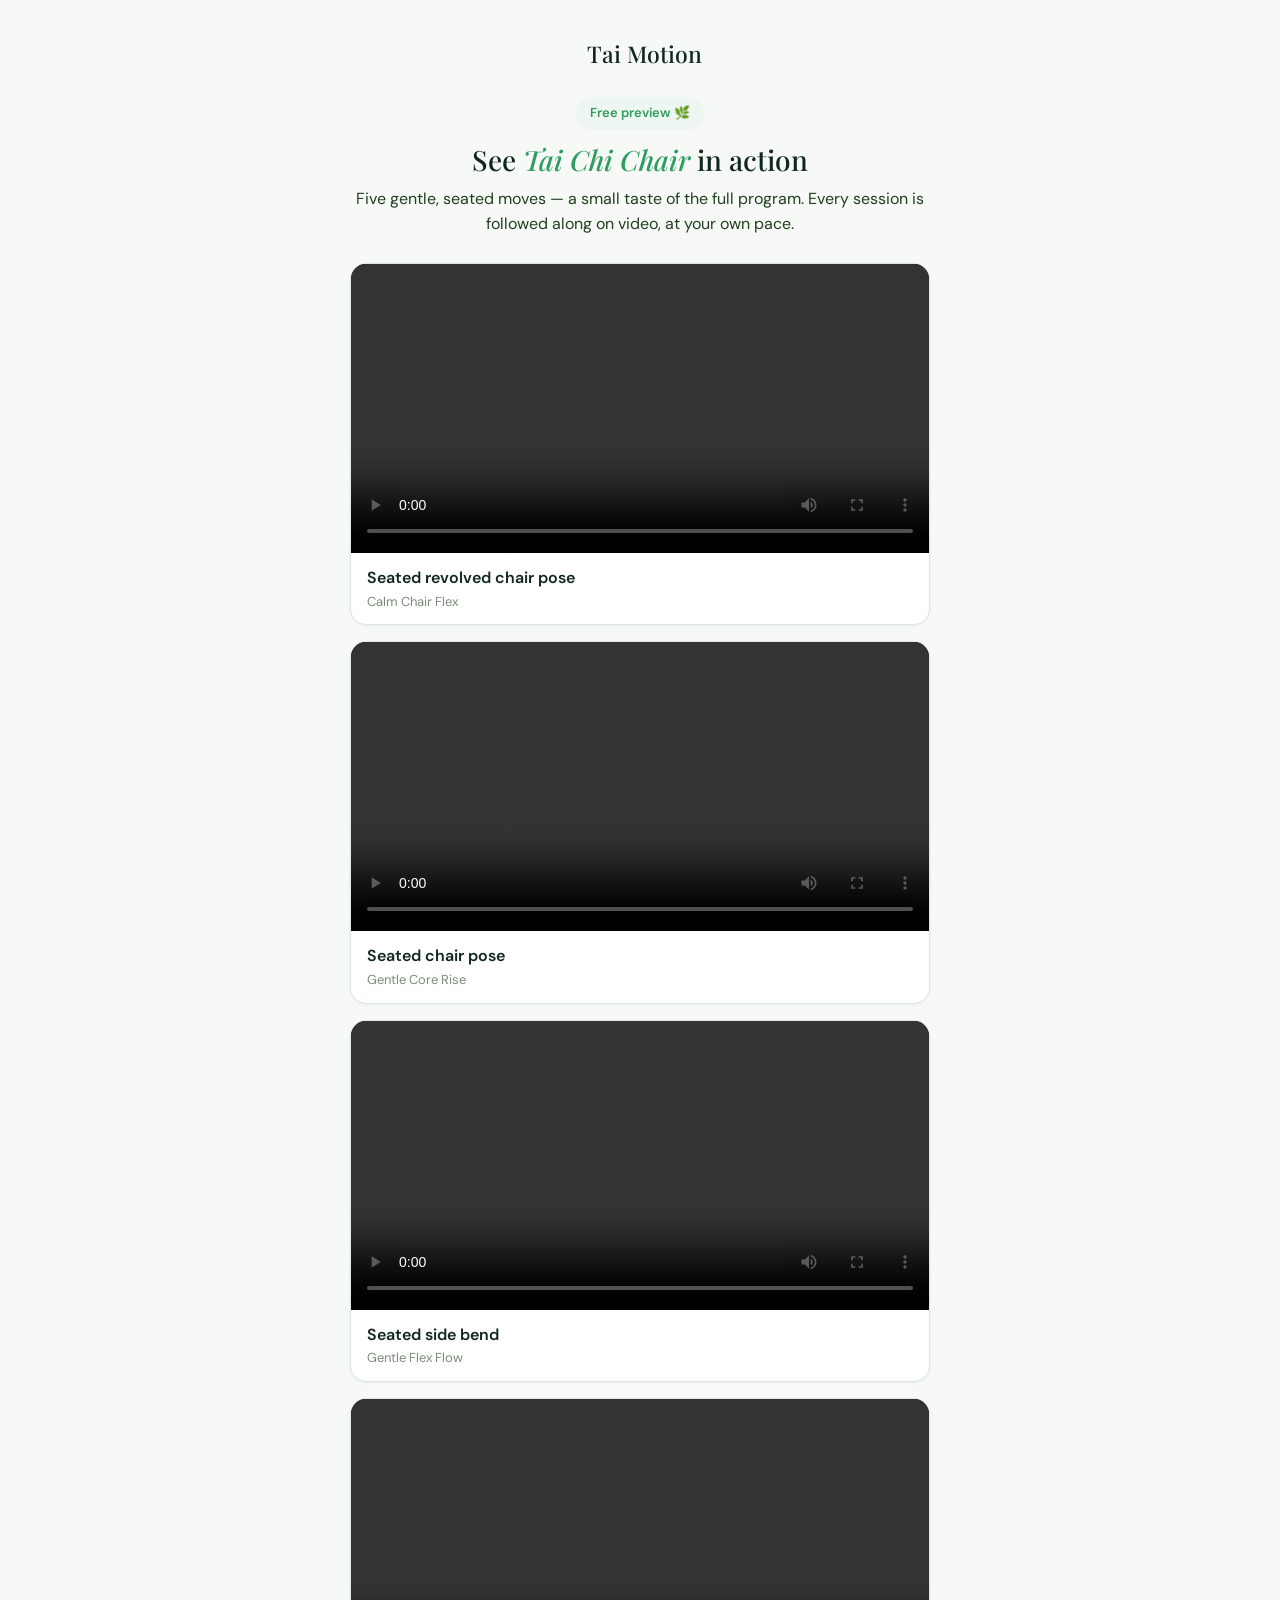
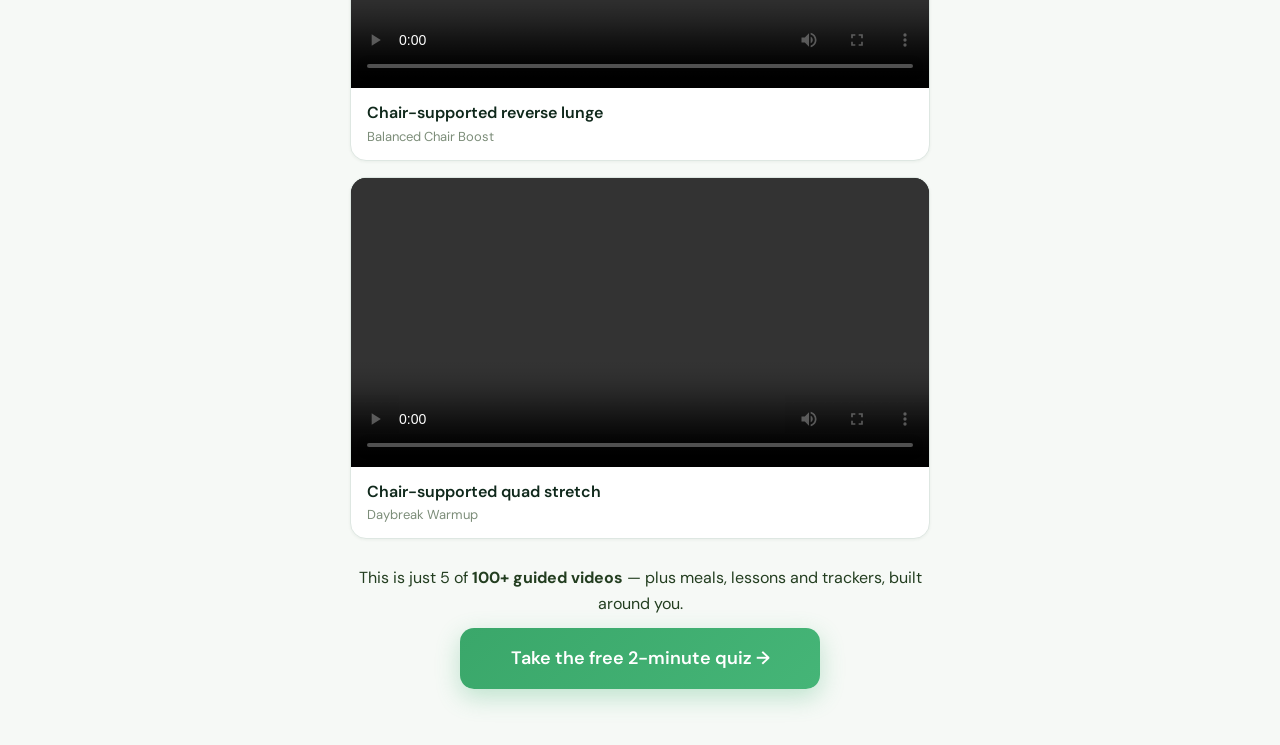
==== chair-demo.html @ 1ceeaf00 "add chair-demo.html — 5-video Tai Chi Chair demo page (noindex); quiz CTA utm_source=chair-demo" ====
<!doctype html>
<html lang="en">
<head>
<meta charset="utf-8">
<meta name="viewport" content="width=device-width, initial-scale=1">
<title>See Tai Chi Chair in action | Tai Motion</title>
<meta name="robots" content="noindex">
<link rel="preconnect" href="https://fonts.googleapis.com">
<link rel="preconnect" href="https://fonts.gstatic.com" crossorigin>
<link href="https://fonts.googleapis.com/css2?family=Playfair+Display:wght@500;600&family=DM+Sans:wght@400;500;600&display=swap" rel="stylesheet">
<style>
  *{box-sizing:border-box;margin:0;padding:0}
  :root{--bg:#f6f9f6;--card:#fff;--ink:#233e20;--head:#0f281b;--muted:#7c8d79;--line:#dee7e2;--accent:#45b577;--accent-dark:#2f9d61;--tint:#eef6f1}
  html,body{background:var(--bg);color:var(--ink);font-family:'DM Sans',system-ui,sans-serif;line-height:1.6;-webkit-font-smoothing:antialiased}
  .wrap{max-width:620px;margin:0 auto;padding:30px 20px 56px}
  .brand{display:inline-flex;align-items:center;gap:9px;justify-content:center;width:100%;margin:6px 0 24px;font-family:'Playfair Display',serif;font-size:23px;font-weight:500;color:var(--head);text-decoration:none}
  .brand img{height:29px;width:auto;display:block}
  .head{text-align:center;margin-bottom:26px}
  .badge{display:inline-block;background:var(--tint);color:var(--accent-dark);font-size:13px;font-weight:600;padding:6px 14px;border-radius:20px;margin-bottom:14px}
  h1{font-family:'Playfair Display',serif;font-weight:500;font-size:28px;line-height:1.15;color:var(--head);margin-bottom:10px}
  h1 em{font-style:italic;color:var(--accent-dark)}
  .head p{font-size:16px;color:var(--ink)}
  .vid{background:var(--card);border:1px solid var(--line);border-radius:16px;overflow:hidden;margin-bottom:16px;box-shadow:0 1px 3px rgba(40,60,40,.06)}
  .vid video{display:block;width:100%;height:auto;background:#000}
  .vlabel{padding:12px 16px}
  .vlabel .n{font-weight:600;color:var(--head);font-size:16px}
  .vlabel .s{font-size:13px;color:var(--muted);margin-top:1px}
  .cta{text-align:center;margin-top:26px}
  .cta p{font-size:16px;color:var(--ink);margin-bottom:12px}
  .btn{display:inline-flex;align-items:center;justify-content:center;gap:8px;background:linear-gradient(135deg,#3aa76a,#45b577);color:#fff;font-family:'DM Sans',sans-serif;font-size:18px;font-weight:600;padding:16px 30px;border:none;border-radius:14px;text-decoration:none;box-shadow:0 8px 24px rgba(69,181,119,.32);transition:filter .2s,transform .15s;width:100%;max-width:360px}
  .btn:hover{filter:brightness(1.05);transform:translateY(-1px)}
  .btn:active{transform:scale(.99)}
</style>
</head>
<body>
  <div class="wrap">
    <a class="brand" href="https://taimotion.com/"><img src="assets/logo.webp" alt="">Tai&nbsp;Motion</a>

    <div class="head">
      <span class="badge">Free preview 🌿</span>
      <h1>See <em>Tai Chi Chair</em> in action</h1>
      <p>Five gentle, seated moves — a small taste of the full program. Every session is followed along on video, at your own pace.</p>
    </div>

    <div class="vid"><video controls playsinline preload="metadata" src="https://pixtozeghxwiidpnloih.supabase.co/storage/v1/object/public/videos/taichichair/1_4.mp4"></video>
      <div class="vlabel"><div class="n">Seated revolved chair pose</div><div class="s">Calm Chair Flex</div></div></div>

    <div class="vid"><video controls playsinline preload="metadata" src="https://pixtozeghxwiidpnloih.supabase.co/storage/v1/object/public/videos/taichichair/4_05.mp4"></video>
      <div class="vlabel"><div class="n">Seated chair pose</div><div class="s">Gentle Core Rise</div></div></div>

    <div class="vid"><video controls playsinline preload="metadata" src="https://pixtozeghxwiidpnloih.supabase.co/storage/v1/object/public/videos/taichichair/6_09.mp4"></video>
      <div class="vlabel"><div class="n">Seated side bend</div><div class="s">Gentle Flex Flow</div></div></div>

    <div class="vid"><video controls playsinline preload="metadata" src="https://pixtozeghxwiidpnloih.supabase.co/storage/v1/object/public/videos/taichichair/5_08.mp4"></video>
      <div class="vlabel"><div class="n">Chair-supported reverse lunge</div><div class="s">Balanced Chair Boost</div></div></div>

    <div class="vid"><video controls playsinline preload="metadata" src="https://pixtozeghxwiidpnloih.supabase.co/storage/v1/object/public/videos/taichichair/7_08.mp4"></video>
      <div class="vlabel"><div class="n">Chair-supported quad stretch</div><div class="s">Daybreak Warmup</div></div></div>

    <div class="cta">
      <p>This is just 5 of <b>100+ guided videos</b> — plus meals, lessons and trackers, built around you.</p>
      <a class="btn" href="quiz.html?start=1&utm_source=chair-demo">Take the free 2-minute quiz →</a>
    </div>
  </div>
</body>
</html>
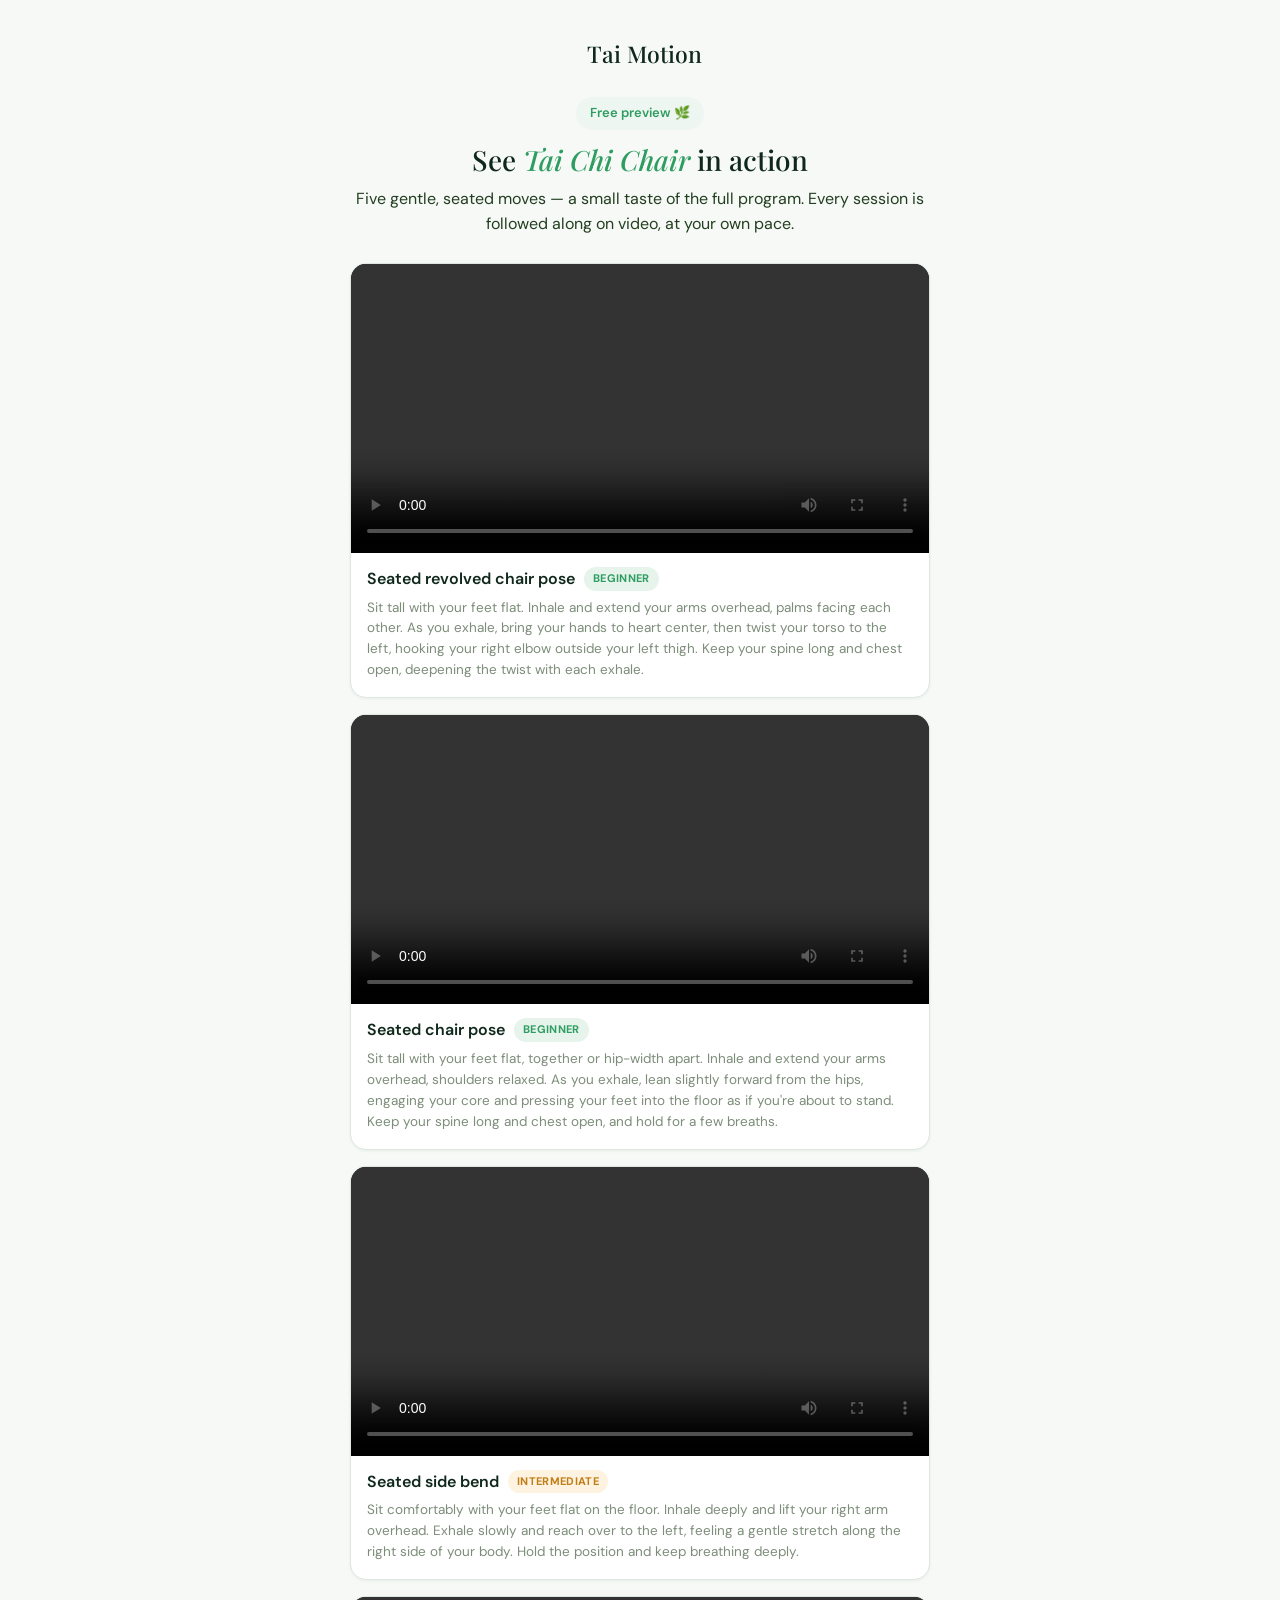
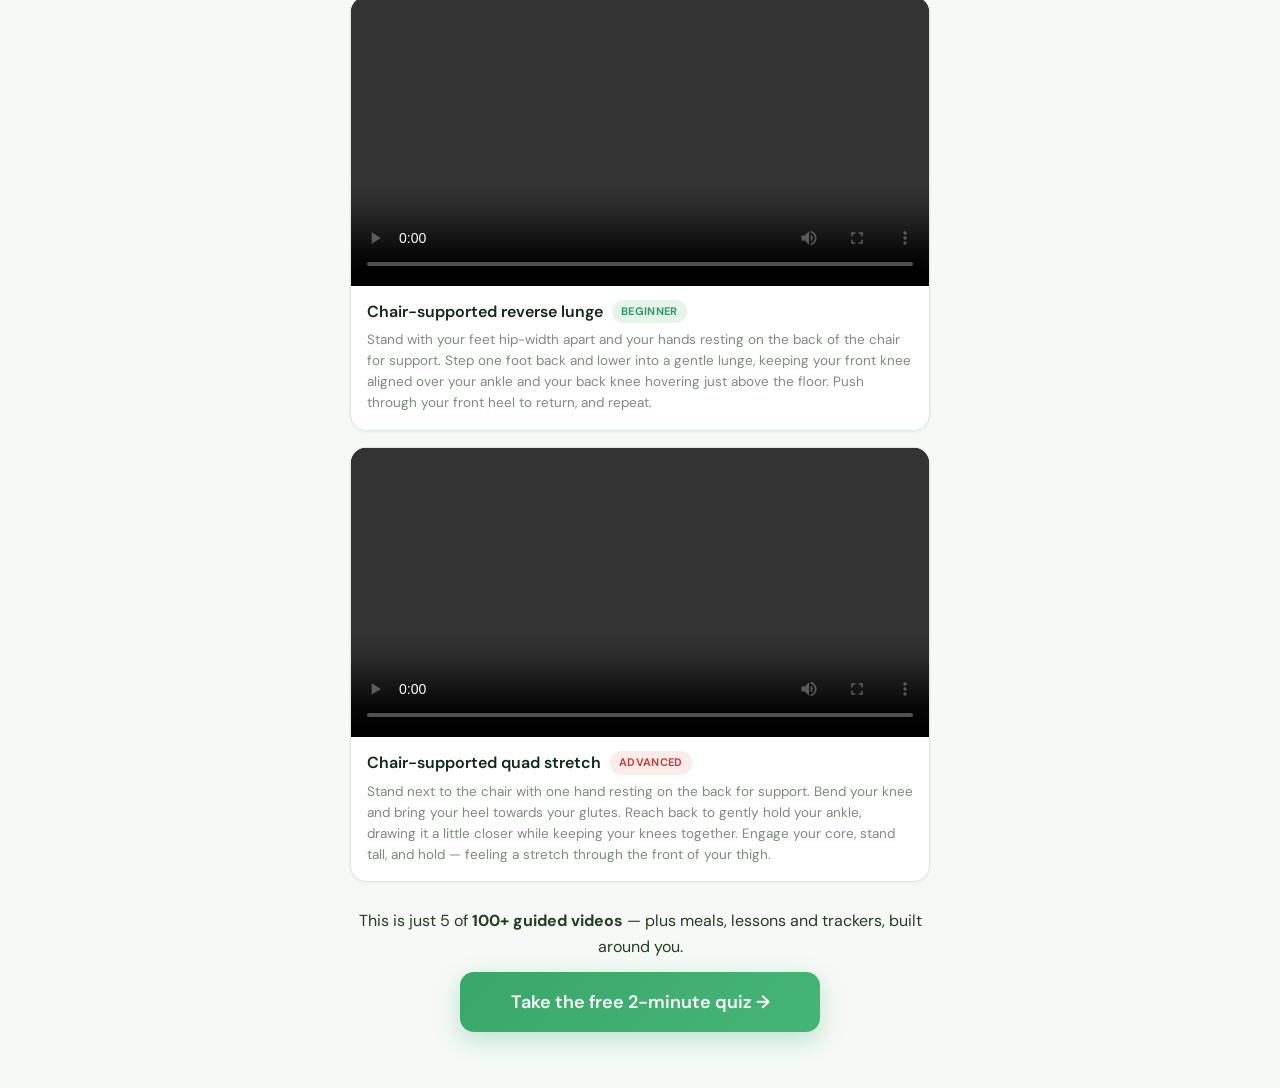
==== commit c4a79209: "chair-demo: add per-move difficulty badge; replace session subtitle with voice-over description" ====
--- a/chair-demo.html
+++ b/chair-demo.html
@@ -22,9 +22,14 @@
   .head p{font-size:16px;color:var(--ink)}
   .vid{background:var(--card);border:1px solid var(--line);border-radius:16px;overflow:hidden;margin-bottom:16px;box-shadow:0 1px 3px rgba(40,60,40,.06)}
   .vid video{display:block;width:100%;height:auto;background:#000}
-  .vlabel{padding:12px 16px}
+  .vlabel{padding:13px 16px 16px}
+  .vlabel .top{display:flex;align-items:center;gap:9px;flex-wrap:wrap;margin-bottom:6px}
   .vlabel .n{font-weight:600;color:var(--head);font-size:16px}
-  .vlabel .s{font-size:13px;color:var(--muted);margin-top:1px}
+  .diff{font-size:11px;font-weight:700;letter-spacing:.03em;text-transform:uppercase;padding:3px 9px;border-radius:20px;white-space:nowrap}
+  .diff.beginner{background:#e6f4ec;color:#2f9d61}
+  .diff.intermediate{background:#fdf3e0;color:#c17d16}
+  .diff.advanced{background:#fbecec;color:#c0433a}
+  .vlabel .d{font-size:13.5px;color:var(--muted);line-height:1.55}
   .cta{text-align:center;margin-top:26px}
   .cta p{font-size:16px;color:var(--ink);margin-bottom:12px}
   .btn{display:inline-flex;align-items:center;justify-content:center;gap:8px;background:linear-gradient(135deg,#3aa76a,#45b577);color:#fff;font-family:'DM Sans',sans-serif;font-size:18px;font-weight:600;padding:16px 30px;border:none;border-radius:14px;text-decoration:none;box-shadow:0 8px 24px rgba(69,181,119,.32);transition:filter .2s,transform .15s;width:100%;max-width:360px}
@@ -43,19 +48,24 @@
     </div>
 
     <div class="vid"><video controls playsinline preload="metadata" src="https://pixtozeghxwiidpnloih.supabase.co/storage/v1/object/public/videos/taichichair/1_4.mp4"></video>
-      <div class="vlabel"><div class="n">Seated revolved chair pose</div><div class="s">Calm Chair Flex</div></div></div>
+      <div class="vlabel"><div class="top"><span class="n">Seated revolved chair pose</span><span class="diff beginner">Beginner</span></div>
+        <div class="d">Sit tall with your feet flat. Inhale and extend your arms overhead, palms facing each other. As you exhale, bring your hands to heart center, then twist your torso to the left, hooking your right elbow outside your left thigh. Keep your spine long and chest open, deepening the twist with each exhale.</div></div></div>
 
     <div class="vid"><video controls playsinline preload="metadata" src="https://pixtozeghxwiidpnloih.supabase.co/storage/v1/object/public/videos/taichichair/4_05.mp4"></video>
-      <div class="vlabel"><div class="n">Seated chair pose</div><div class="s">Gentle Core Rise</div></div></div>
+      <div class="vlabel"><div class="top"><span class="n">Seated chair pose</span><span class="diff beginner">Beginner</span></div>
+        <div class="d">Sit tall with your feet flat, together or hip-width apart. Inhale and extend your arms overhead, shoulders relaxed. As you exhale, lean slightly forward from the hips, engaging your core and pressing your feet into the floor as if you're about to stand. Keep your spine long and chest open, and hold for a few breaths.</div></div></div>
 
     <div class="vid"><video controls playsinline preload="metadata" src="https://pixtozeghxwiidpnloih.supabase.co/storage/v1/object/public/videos/taichichair/6_09.mp4"></video>
-      <div class="vlabel"><div class="n">Seated side bend</div><div class="s">Gentle Flex Flow</div></div></div>
+      <div class="vlabel"><div class="top"><span class="n">Seated side bend</span><span class="diff intermediate">Intermediate</span></div>
+        <div class="d">Sit comfortably with your feet flat on the floor. Inhale deeply and lift your right arm overhead. Exhale slowly and reach over to the left, feeling a gentle stretch along the right side of your body. Hold the position and keep breathing deeply.</div></div></div>
 
     <div class="vid"><video controls playsinline preload="metadata" src="https://pixtozeghxwiidpnloih.supabase.co/storage/v1/object/public/videos/taichichair/5_08.mp4"></video>
-      <div class="vlabel"><div class="n">Chair-supported reverse lunge</div><div class="s">Balanced Chair Boost</div></div></div>
+      <div class="vlabel"><div class="top"><span class="n">Chair-supported reverse lunge</span><span class="diff beginner">Beginner</span></div>
+        <div class="d">Stand with your feet hip-width apart and your hands resting on the back of the chair for support. Step one foot back and lower into a gentle lunge, keeping your front knee aligned over your ankle and your back knee hovering just above the floor. Push through your front heel to return, and repeat.</div></div></div>
 
     <div class="vid"><video controls playsinline preload="metadata" src="https://pixtozeghxwiidpnloih.supabase.co/storage/v1/object/public/videos/taichichair/7_08.mp4"></video>
-      <div class="vlabel"><div class="n">Chair-supported quad stretch</div><div class="s">Daybreak Warmup</div></div></div>
+      <div class="vlabel"><div class="top"><span class="n">Chair-supported quad stretch</span><span class="diff advanced">Advanced</span></div>
+        <div class="d">Stand next to the chair with one hand resting on the back for support. Bend your knee and bring your heel towards your glutes. Reach back to gently hold your ankle, drawing it a little closer while keeping your knees together. Engage your core, stand tall, and hold — feeling a stretch through the front of your thigh.</div></div></div>
 
     <div class="cta">
       <p>This is just 5 of <b>100+ guided videos</b> — plus meals, lessons and trackers, built around you.</p>
